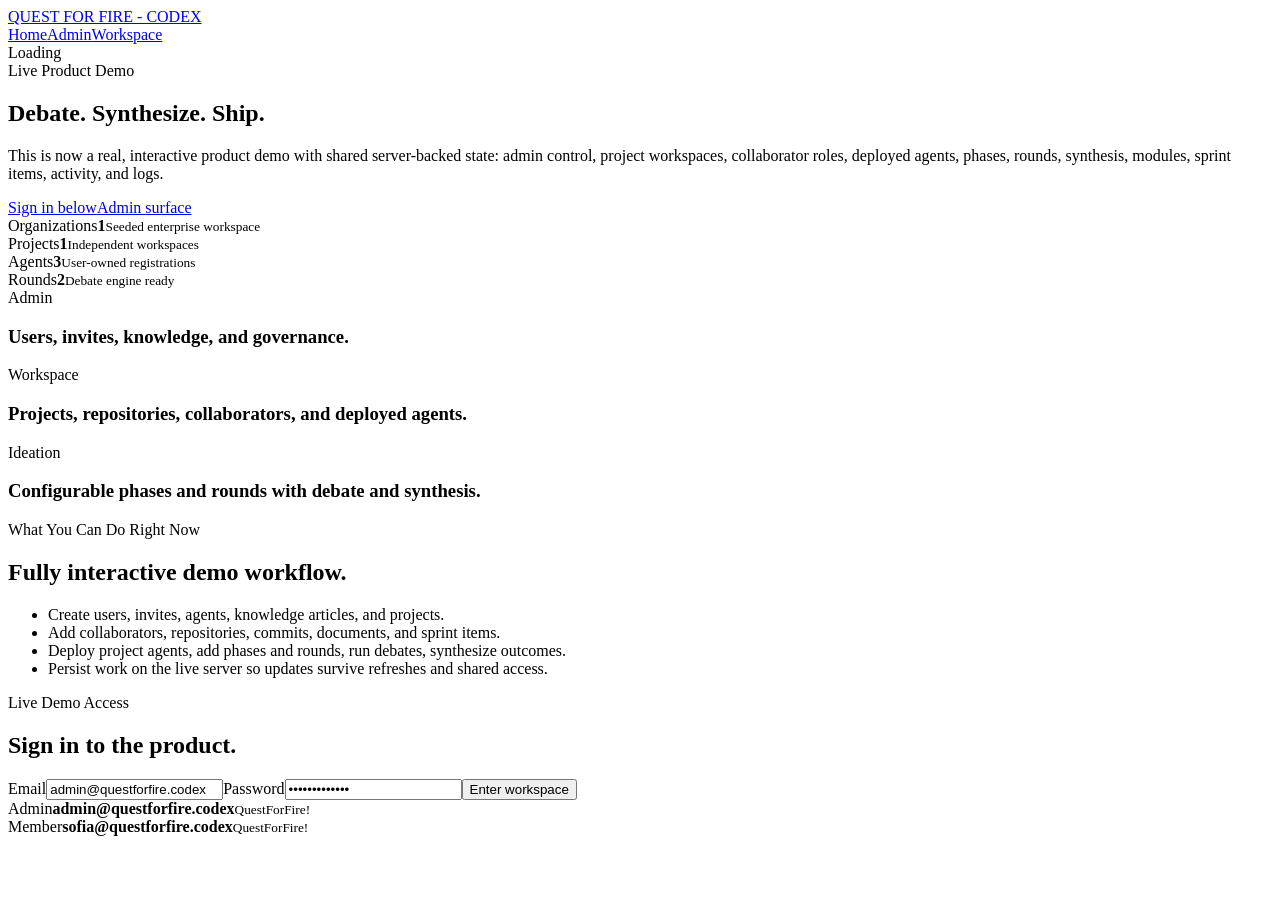
==== index.html @ 145e68f1 "Fix static preview login flow" ====
<!DOCTYPE html><!--HKX_djMIm06u_gLgYZxgs--><html lang="en"><head><meta charSet="utf-8"/><meta name="viewport" content="width=device-width, initial-scale=1"/><link rel="stylesheet" href="/quest-for-fire-codex-preview/_next/static/css/9f0b10a722dc03dc.css" data-precedence="next"/><link rel="preload" as="script" fetchPriority="low" href="/quest-for-fire-codex-preview/_next/static/chunks/webpack-185f4a5a2c41085d.js"/><script src="/quest-for-fire-codex-preview/_next/static/chunks/87c73c54-24122e7b92478d00.js" async=""></script><script src="/quest-for-fire-codex-preview/_next/static/chunks/18-6135ee8c598e8795.js" async=""></script><script src="/quest-for-fire-codex-preview/_next/static/chunks/main-app-08475e52b7a82c8a.js" async=""></script><script src="/quest-for-fire-codex-preview/_next/static/chunks/315-7f8438db828d2f3a.js" async=""></script><script src="/quest-for-fire-codex-preview/_next/static/chunks/app/layout-a758333315d20f77.js" async=""></script><script src="/quest-for-fire-codex-preview/_next/static/chunks/664-6d821dc1aacb6b48.js" async=""></script><script src="/quest-for-fire-codex-preview/_next/static/chunks/app/page-40b447063425cdb9.js" async=""></script><title>QUEST FOR FIRE - CODEX</title><meta name="description" content="Enterprise multi-agent collaboration platform."/><script src="/quest-for-fire-codex-preview/_next/static/chunks/polyfills-42372ed130431b0a.js" noModule=""></script></head><body><div hidden=""><!--$--><!--/$--></div><div class="app-frame"><header class="top-nav app-top-nav"><a class="brand-mark" href="/quest-for-fire-codex-preview/"><span class="brand-dot"></span><span>QUEST FOR FIRE - CODEX</span></a><nav><a class="active-link" href="/quest-for-fire-codex-preview/">Home</a><a class="" href="/quest-for-fire-codex-preview/admin/">Admin</a><a class="" href="/quest-for-fire-codex-preview/workspace/">Workspace</a></nav><div class="session-panel"><span class="session-pill">Loading</span></div></header><main class="page-stack"><section class="hero-panel full-bleed-hero"><div class="hero-copy"><span class="eyebrow">Live Product Demo</span><h1>Debate. Synthesize. Ship.</h1><p>This is now a real, interactive product demo with shared server-backed state: admin control, project workspaces, collaborator roles, deployed agents, phases, rounds, synthesis, modules, sprint items, activity, and logs.</p><div class="cta-row"><a class="cta-link" href="#signin">Sign in below</a><a class="cta-link secondary" href="/quest-for-fire-codex-preview/admin/">Admin surface</a></div></div><div class="hero-side-grid"><article class="hero-stat"><span class="meta-label">Organizations</span><strong>1</strong><small>Seeded enterprise workspace</small></article><article class="hero-stat"><span class="meta-label">Projects</span><strong>1</strong><small>Independent workspaces</small></article><article class="hero-stat"><span class="meta-label">Agents</span><strong>3</strong><small>User-owned registrations</small></article><article class="hero-stat"><span class="meta-label">Rounds</span><strong>2</strong><small>Debate engine ready</small></article></div></section><section class="feature-ribbon"><article class="feature-block"><span class="eyebrow">Admin</span><h3>Users, invites, knowledge, and governance.</h3></article><article class="feature-block"><span class="eyebrow">Workspace</span><h3>Projects, repositories, collaborators, and deployed agents.</h3></article><article class="feature-block"><span class="eyebrow">Ideation</span><h3>Configurable phases and rounds with debate and synthesis.</h3></article></section><div class="split-grid"><section class="section-card"><div class="section-head"><span class="eyebrow">What You Can Do Right Now</span><h2>Fully interactive demo workflow.</h2></div><ul class="activity-list"><li>Create users, invites, agents, knowledge articles, and projects.</li><li>Add collaborators, repositories, commits, documents, and sprint items.</li><li>Deploy project agents, add phases and rounds, run debates, synthesize outcomes.</li><li>Persist work on the live server so updates survive refreshes and shared access.</li></ul></section><section class="section-card" id="signin"><div class="auth-card"><div class="section-head"><span class="eyebrow">Live Demo Access</span><h2>Sign in to the product.</h2></div><form class="form-stack"><label class="field"><span>Email</span><input type="email" name="email" value="admin@questforfire.codex"/></label><label class="field"><span>Password</span><input type="password" name="password" value="QuestForFire!"/></label><button class="primary-button" type="submit">Enter workspace</button></form><div class="credential-grid"><article class="credential-card"><span class="meta-label">Admin</span><strong>admin@questforfire.codex</strong><small>QuestForFire!</small></article><article class="credential-card"><span class="meta-label">Member</span><strong>sofia@questforfire.codex</strong><small>QuestForFire!</small></article></div></div></section></div></main><!--$--><!--/$--></div><script src="/quest-for-fire-codex-preview/_next/static/chunks/webpack-185f4a5a2c41085d.js" id="_R_" async=""></script><script>(self.__next_f=self.__next_f||[]).push([0])</script><script>self.__next_f.push([1,"1:\"$Sreact.fragment\"\n2:I[7315,[\"315\",\"static/chunks/315-7f8438db828d2f3a.js\",\"177\",\"static/chunks/app/layout-a758333315d20f77.js\"],\"PlatformProvider\"]\n3:I[5341,[],\"\"]\n4:I[25,[],\"\"]\n5:I[4494,[\"664\",\"static/chunks/664-6d821dc1aacb6b48.js\",\"315\",\"static/chunks/315-7f8438db828d2f3a.js\",\"974\",\"static/chunks/app/page-40b447063425cdb9.js\"],\"HomeExperience\"]\n6:I[5104,[],\"OutletBoundary\"]\n8:I[7158,[],\"AsyncMetadataOutlet\"]\na:I[5104,[],\"ViewportBoundary\"]\nc:I[5104,[],\"MetadataBoundary\"]\nd:\"$Sreact.suspense\"\nf:I[4431,[],\"\"]\n:HL[\"/quest-for-fire-codex-preview/_next/static/css/9f0b10a722dc03dc.css\",\"style\"]\n"])</script><script>self.__next_f.push([1,"0:{\"P\":null,\"b\":\"HKX_djMIm06u_gLgYZxgs\",\"p\":\"/quest-for-fire-codex-preview\",\"c\":[\"\",\"\"],\"i\":false,\"f\":[[[\"\",{\"children\":[\"__PAGE__\",{}]},\"$undefined\",\"$undefined\",true],[\"\",[\"$\",\"$1\",\"c\",{\"children\":[[[\"$\",\"link\",\"0\",{\"rel\":\"stylesheet\",\"href\":\"/quest-for-fire-codex-preview/_next/static/css/9f0b10a722dc03dc.css\",\"precedence\":\"next\",\"crossOrigin\":\"$undefined\",\"nonce\":\"$undefined\"}]],[\"$\",\"html\",null,{\"lang\":\"en\",\"children\":[\"$\",\"body\",null,{\"children\":[\"$\",\"$L2\",null,{\"children\":[\"$\",\"div\",null,{\"className\":\"app-frame\",\"children\":[\"$\",\"$L3\",null,{\"parallelRouterKey\":\"children\",\"error\":\"$undefined\",\"errorStyles\":\"$undefined\",\"errorScripts\":\"$undefined\",\"template\":[\"$\",\"$L4\",null,{}],\"templateStyles\":\"$undefined\",\"templateScripts\":\"$undefined\",\"notFound\":[[[\"$\",\"title\",null,{\"children\":\"404: This page could not be found.\"}],[\"$\",\"div\",null,{\"style\":{\"fontFamily\":\"system-ui,\\\"Segoe UI\\\",Roboto,Helvetica,Arial,sans-serif,\\\"Apple Color Emoji\\\",\\\"Segoe UI Emoji\\\"\",\"height\":\"100vh\",\"textAlign\":\"center\",\"display\":\"flex\",\"flexDirection\":\"column\",\"alignItems\":\"center\",\"justifyContent\":\"center\"},\"children\":[\"$\",\"div\",null,{\"children\":[[\"$\",\"style\",null,{\"dangerouslySetInnerHTML\":{\"__html\":\"body{color:#000;background:#fff;margin:0}.next-error-h1{border-right:1px solid rgba(0,0,0,.3)}@media (prefers-color-scheme:dark){body{color:#fff;background:#000}.next-error-h1{border-right:1px solid rgba(255,255,255,.3)}}\"}}],[\"$\",\"h1\",null,{\"className\":\"next-error-h1\",\"style\":{\"display\":\"inline-block\",\"margin\":\"0 20px 0 0\",\"padding\":\"0 23px 0 0\",\"fontSize\":24,\"fontWeight\":500,\"verticalAlign\":\"top\",\"lineHeight\":\"49px\"},\"children\":404}],[\"$\",\"div\",null,{\"style\":{\"display\":\"inline-block\"},\"children\":[\"$\",\"h2\",null,{\"style\":{\"fontSize\":14,\"fontWeight\":400,\"lineHeight\":\"49px\",\"margin\":0},\"children\":\"This page could not be found.\"}]}]]}]}]],[]],\"forbidden\":\"$undefined\",\"unauthorized\":\"$undefined\"}]}]}]}]}]]}],{\"children\":[\"__PAGE__\",[\"$\",\"$1\",\"c\",{\"children\":[[\"$\",\"$L5\",null,{}],null,[\"$\",\"$L6\",null,{\"children\":[\"$L7\",[\"$\",\"$L8\",null,{\"promise\":\"$@9\"}]]}]]}],{},null,false]},null,false],[\"$\",\"$1\",\"h\",{\"children\":[null,[[\"$\",\"$La\",null,{\"children\":\"$Lb\"}],null],[\"$\",\"$Lc\",null,{\"children\":[\"$\",\"div\",null,{\"hidden\":true,\"children\":[\"$\",\"$d\",null,{\"fallback\":null,\"children\":\"$Le\"}]}]}]]}],false]],\"m\":\"$undefined\",\"G\":[\"$f\",[]],\"s\":false,\"S\":true}\n"])</script><script>self.__next_f.push([1,"b:[[\"$\",\"meta\",\"0\",{\"charSet\":\"utf-8\"}],[\"$\",\"meta\",\"1\",{\"name\":\"viewport\",\"content\":\"width=device-width, initial-scale=1\"}]]\n7:null\n"])</script><script>self.__next_f.push([1,"9:{\"metadata\":[[\"$\",\"title\",\"0\",{\"children\":\"QUEST FOR FIRE - CODEX\"}],[\"$\",\"meta\",\"1\",{\"name\":\"description\",\"content\":\"Enterprise multi-agent collaboration platform.\"}]],\"error\":null,\"digest\":\"$undefined\"}\n"])</script><script>self.__next_f.push([1,"e:\"$9:metadata\"\n"])</script></body></html>
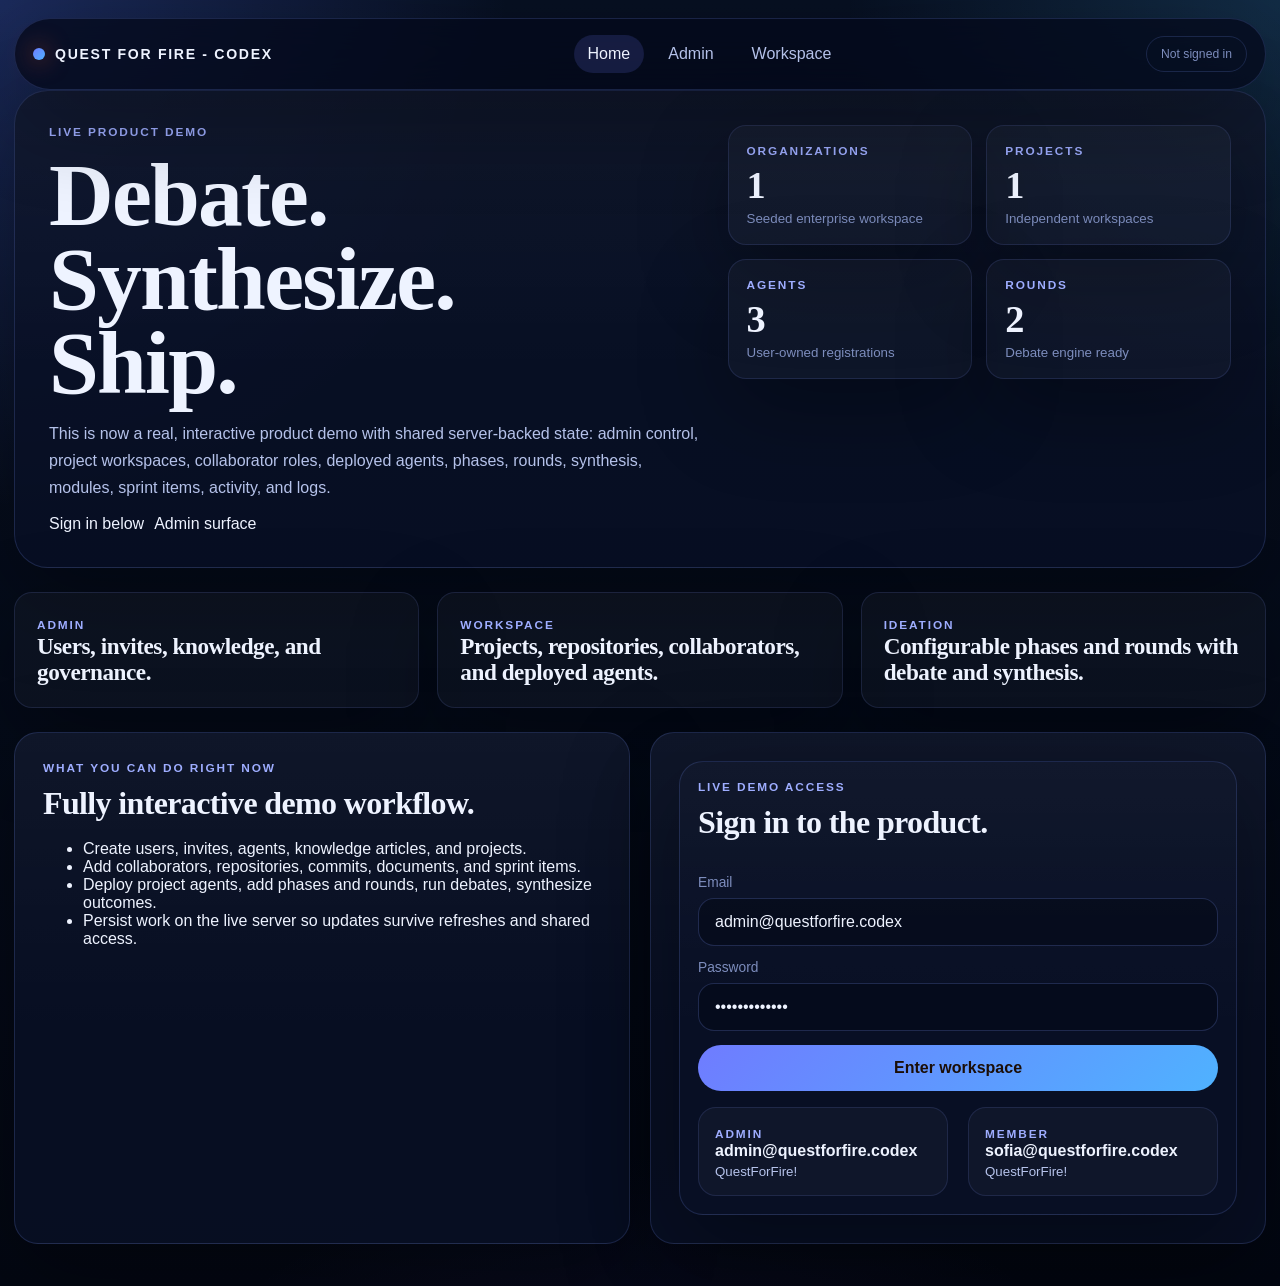
==== commit 66231a35: "Update project shell and ideation preview" ====
--- a/index.html
+++ b/index.html
@@ -1 +1 @@
-<!DOCTYPE html><!--HKX_djMIm06u_gLgYZxgs--><html lang="en"><head><meta charSet="utf-8"/><meta name="viewport" content="width=device-width, initial-scale=1"/><link rel="stylesheet" href="/quest-for-fire-codex-preview/_next/static/css/9f0b10a722dc03dc.css" data-precedence="next"/><link rel="preload" as="script" fetchPriority="low" href="/quest-for-fire-codex-preview/_next/static/chunks/webpack-185f4a5a2c41085d.js"/><script src="/quest-for-fire-codex-preview/_next/static/chunks/87c73c54-24122e7b92478d00.js" async=""></script><script src="/quest-for-fire-codex-preview/_next/static/chunks/18-6135ee8c598e8795.js" async=""></script><script src="/quest-for-fire-codex-preview/_next/static/chunks/main-app-08475e52b7a82c8a.js" async=""></script><script src="/quest-for-fire-codex-preview/_next/static/chunks/315-7f8438db828d2f3a.js" async=""></script><script src="/quest-for-fire-codex-preview/_next/static/chunks/app/layout-a758333315d20f77.js" async=""></script><script src="/quest-for-fire-codex-preview/_next/static/chunks/664-6d821dc1aacb6b48.js" async=""></script><script src="/quest-for-fire-codex-preview/_next/static/chunks/app/page-40b447063425cdb9.js" async=""></script><title>QUEST FOR FIRE - CODEX</title><meta name="description" content="Enterprise multi-agent collaboration platform."/><script src="/quest-for-fire-codex-preview/_next/static/chunks/polyfills-42372ed130431b0a.js" noModule=""></script></head><body><div hidden=""><!--$--><!--/$--></div><div class="app-frame"><header class="top-nav app-top-nav"><a class="brand-mark" href="/quest-for-fire-codex-preview/"><span class="brand-dot"></span><span>QUEST FOR FIRE - CODEX</span></a><nav><a class="active-link" href="/quest-for-fire-codex-preview/">Home</a><a class="" href="/quest-for-fire-codex-preview/admin/">Admin</a><a class="" href="/quest-for-fire-codex-preview/workspace/">Workspace</a></nav><div class="session-panel"><span class="session-pill">Loading</span></div></header><main class="page-stack"><section class="hero-panel full-bleed-hero"><div class="hero-copy"><span class="eyebrow">Live Product Demo</span><h1>Debate. Synthesize. Ship.</h1><p>This is now a real, interactive product demo with shared server-backed state: admin control, project workspaces, collaborator roles, deployed agents, phases, rounds, synthesis, modules, sprint items, activity, and logs.</p><div class="cta-row"><a class="cta-link" href="#signin">Sign in below</a><a class="cta-link secondary" href="/quest-for-fire-codex-preview/admin/">Admin surface</a></div></div><div class="hero-side-grid"><article class="hero-stat"><span class="meta-label">Organizations</span><strong>1</strong><small>Seeded enterprise workspace</small></article><article class="hero-stat"><span class="meta-label">Projects</span><strong>1</strong><small>Independent workspaces</small></article><article class="hero-stat"><span class="meta-label">Agents</span><strong>3</strong><small>User-owned registrations</small></article><article class="hero-stat"><span class="meta-label">Rounds</span><strong>2</strong><small>Debate engine ready</small></article></div></section><section class="feature-ribbon"><article class="feature-block"><span class="eyebrow">Admin</span><h3>Users, invites, knowledge, and governance.</h3></article><article class="feature-block"><span class="eyebrow">Workspace</span><h3>Projects, repositories, collaborators, and deployed agents.</h3></article><article class="feature-block"><span class="eyebrow">Ideation</span><h3>Configurable phases and rounds with debate and synthesis.</h3></article></section><div class="split-grid"><section class="section-card"><div class="section-head"><span class="eyebrow">What You Can Do Right Now</span><h2>Fully interactive demo workflow.</h2></div><ul class="activity-list"><li>Create users, invites, agents, knowledge articles, and projects.</li><li>Add collaborators, repositories, commits, documents, and sprint items.</li><li>Deploy project agents, add phases and rounds, run debates, synthesize outcomes.</li><li>Persist work on the live server so updates survive refreshes and shared access.</li></ul></section><section class="section-card" id="signin"><div class="auth-card"><div class="section-head"><span class="eyebrow">Live Demo Access</span><h2>Sign in to the product.</h2></div><form class="form-stack"><label class="field"><span>Email</span><input type="email" name="email" value="admin@questforfire.codex"/></label><label class="field"><span>Password</span><input type="password" name="password" value="QuestForFire!"/></label><button class="primary-button" type="submit">Enter workspace</button></form><div class="credential-grid"><article class="credential-card"><span class="meta-label">Admin</span><strong>admin@questforfire.codex</strong><small>QuestForFire!</small></article><article class="credential-card"><span class="meta-label">Member</span><strong>sofia@questforfire.codex</strong><small>QuestForFire!</small></article></div></div></section></div></main><!--$--><!--/$--></div><script src="/quest-for-fire-codex-preview/_next/static/chunks/webpack-185f4a5a2c41085d.js" id="_R_" async=""></script><script>(self.__next_f=self.__next_f||[]).push([0])</script><script>self.__next_f.push([1,"1:\"$Sreact.fragment\"\n2:I[7315,[\"315\",\"static/chunks/315-7f8438db828d2f3a.js\",\"177\",\"static/chunks/app/layout-a758333315d20f77.js\"],\"PlatformProvider\"]\n3:I[5341,[],\"\"]\n4:I[25,[],\"\"]\n5:I[4494,[\"664\",\"static/chunks/664-6d821dc1aacb6b48.js\",\"315\",\"static/chunks/315-7f8438db828d2f3a.js\",\"974\",\"static/chunks/app/page-40b447063425cdb9.js\"],\"HomeExperience\"]\n6:I[5104,[],\"OutletBoundary\"]\n8:I[7158,[],\"AsyncMetadataOutlet\"]\na:I[5104,[],\"ViewportBoundary\"]\nc:I[5104,[],\"MetadataBoundary\"]\nd:\"$Sreact.suspense\"\nf:I[4431,[],\"\"]\n:HL[\"/quest-for-fire-codex-preview/_next/static/css/9f0b10a722dc03dc.css\",\"style\"]\n"])</script><script>self.__next_f.push([1,"0:{\"P\":null,\"b\":\"HKX_djMIm06u_gLgYZxgs\",\"p\":\"/quest-for-fire-codex-preview\",\"c\":[\"\",\"\"],\"i\":false,\"f\":[[[\"\",{\"children\":[\"__PAGE__\",{}]},\"$undefined\",\"$undefined\",true],[\"\",[\"$\",\"$1\",\"c\",{\"children\":[[[\"$\",\"link\",\"0\",{\"rel\":\"stylesheet\",\"href\":\"/quest-for-fire-codex-preview/_next/static/css/9f0b10a722dc03dc.css\",\"precedence\":\"next\",\"crossOrigin\":\"$undefined\",\"nonce\":\"$undefined\"}]],[\"$\",\"html\",null,{\"lang\":\"en\",\"children\":[\"$\",\"body\",null,{\"children\":[\"$\",\"$L2\",null,{\"children\":[\"$\",\"div\",null,{\"className\":\"app-frame\",\"children\":[\"$\",\"$L3\",null,{\"parallelRouterKey\":\"children\",\"error\":\"$undefined\",\"errorStyles\":\"$undefined\",\"errorScripts\":\"$undefined\",\"template\":[\"$\",\"$L4\",null,{}],\"templateStyles\":\"$undefined\",\"templateScripts\":\"$undefined\",\"notFound\":[[[\"$\",\"title\",null,{\"children\":\"404: This page could not be found.\"}],[\"$\",\"div\",null,{\"style\":{\"fontFamily\":\"system-ui,\\\"Segoe UI\\\",Roboto,Helvetica,Arial,sans-serif,\\\"Apple Color Emoji\\\",\\\"Segoe UI Emoji\\\"\",\"height\":\"100vh\",\"textAlign\":\"center\",\"display\":\"flex\",\"flexDirection\":\"column\",\"alignItems\":\"center\",\"justifyContent\":\"center\"},\"children\":[\"$\",\"div\",null,{\"children\":[[\"$\",\"style\",null,{\"dangerouslySetInnerHTML\":{\"__html\":\"body{color:#000;background:#fff;margin:0}.next-error-h1{border-right:1px solid rgba(0,0,0,.3)}@media (prefers-color-scheme:dark){body{color:#fff;background:#000}.next-error-h1{border-right:1px solid rgba(255,255,255,.3)}}\"}}],[\"$\",\"h1\",null,{\"className\":\"next-error-h1\",\"style\":{\"display\":\"inline-block\",\"margin\":\"0 20px 0 0\",\"padding\":\"0 23px 0 0\",\"fontSize\":24,\"fontWeight\":500,\"verticalAlign\":\"top\",\"lineHeight\":\"49px\"},\"children\":404}],[\"$\",\"div\",null,{\"style\":{\"display\":\"inline-block\"},\"children\":[\"$\",\"h2\",null,{\"style\":{\"fontSize\":14,\"fontWeight\":400,\"lineHeight\":\"49px\",\"margin\":0},\"children\":\"This page could not be found.\"}]}]]}]}]],[]],\"forbidden\":\"$undefined\",\"unauthorized\":\"$undefined\"}]}]}]}]}]]}],{\"children\":[\"__PAGE__\",[\"$\",\"$1\",\"c\",{\"children\":[[\"$\",\"$L5\",null,{}],null,[\"$\",\"$L6\",null,{\"children\":[\"$L7\",[\"$\",\"$L8\",null,{\"promise\":\"$@9\"}]]}]]}],{},null,false]},null,false],[\"$\",\"$1\",\"h\",{\"children\":[null,[[\"$\",\"$La\",null,{\"children\":\"$Lb\"}],null],[\"$\",\"$Lc\",null,{\"children\":[\"$\",\"div\",null,{\"hidden\":true,\"children\":[\"$\",\"$d\",null,{\"fallback\":null,\"children\":\"$Le\"}]}]}]]}],false]],\"m\":\"$undefined\",\"G\":[\"$f\",[]],\"s\":false,\"S\":true}\n"])</script><script>self.__next_f.push([1,"b:[[\"$\",\"meta\",\"0\",{\"charSet\":\"utf-8\"}],[\"$\",\"meta\",\"1\",{\"name\":\"viewport\",\"content\":\"width=device-width, initial-scale=1\"}]]\n7:null\n"])</script><script>self.__next_f.push([1,"9:{\"metadata\":[[\"$\",\"title\",\"0\",{\"children\":\"QUEST FOR FIRE - CODEX\"}],[\"$\",\"meta\",\"1\",{\"name\":\"description\",\"content\":\"Enterprise multi-agent collaboration platform.\"}]],\"error\":null,\"digest\":\"$undefined\"}\n"])</script><script>self.__next_f.push([1,"e:\"$9:metadata\"\n"])</script></body></html>+<!DOCTYPE html><!--jkHEORpwI4VSErclnnDgJ--><html lang="en"><head><meta charSet="utf-8"/><meta name="viewport" content="width=device-width, initial-scale=1"/><link rel="stylesheet" href="/_next/static/css/711efc9d295291f3.css" data-precedence="next"/><link rel="preload" as="script" fetchPriority="low" href="/_next/static/chunks/webpack-ca2371d8047ab959.js"/><script src="/_next/static/chunks/87c73c54-24122e7b92478d00.js" async=""></script><script src="/_next/static/chunks/18-f5bd3e49a02e26b9.js" async=""></script><script src="/_next/static/chunks/main-app-08475e52b7a82c8a.js" async=""></script><script src="/_next/static/chunks/315-7f8438db828d2f3a.js" async=""></script><script src="/_next/static/chunks/app/layout-a758333315d20f77.js" async=""></script><script src="/_next/static/chunks/664-6d821dc1aacb6b48.js" async=""></script><script src="/_next/static/chunks/app/page-40b447063425cdb9.js" async=""></script><title>QUEST FOR FIRE - CODEX</title><meta name="description" content="Enterprise multi-agent collaboration platform."/><script src="/_next/static/chunks/polyfills-42372ed130431b0a.js" noModule=""></script></head><body><div hidden=""><!--$--><!--/$--></div><div class="app-frame"><header class="top-nav app-top-nav"><a class="brand-mark" href="/"><span class="brand-dot"></span><span>QUEST FOR FIRE - CODEX</span></a><nav><a class="active-link" href="/">Home</a><a class="" href="/admin/">Admin</a><a class="" href="/workspace/">Workspace</a></nav><div class="session-panel"><span class="session-pill">Loading</span></div></header><main class="page-stack"><section class="hero-panel full-bleed-hero"><div class="hero-copy"><span class="eyebrow">Live Product Demo</span><h1>Debate. Synthesize. Ship.</h1><p>This is now a real, interactive product demo with shared server-backed state: admin control, project workspaces, collaborator roles, deployed agents, phases, rounds, synthesis, modules, sprint items, activity, and logs.</p><div class="cta-row"><a class="cta-link" href="#signin">Sign in below</a><a class="cta-link secondary" href="/admin/">Admin surface</a></div></div><div class="hero-side-grid"><article class="hero-stat"><span class="meta-label">Organizations</span><strong>1</strong><small>Seeded enterprise workspace</small></article><article class="hero-stat"><span class="meta-label">Projects</span><strong>1</strong><small>Independent workspaces</small></article><article class="hero-stat"><span class="meta-label">Agents</span><strong>3</strong><small>User-owned registrations</small></article><article class="hero-stat"><span class="meta-label">Rounds</span><strong>2</strong><small>Debate engine ready</small></article></div></section><section class="feature-ribbon"><article class="feature-block"><span class="eyebrow">Admin</span><h3>Users, invites, knowledge, and governance.</h3></article><article class="feature-block"><span class="eyebrow">Workspace</span><h3>Projects, repositories, collaborators, and deployed agents.</h3></article><article class="feature-block"><span class="eyebrow">Ideation</span><h3>Configurable phases and rounds with debate and synthesis.</h3></article></section><div class="split-grid"><section class="section-card"><div class="section-head"><span class="eyebrow">What You Can Do Right Now</span><h2>Fully interactive demo workflow.</h2></div><ul class="activity-list"><li>Create users, invites, agents, knowledge articles, and projects.</li><li>Add collaborators, repositories, commits, documents, and sprint items.</li><li>Deploy project agents, add phases and rounds, run debates, synthesize outcomes.</li><li>Persist work on the live server so updates survive refreshes and shared access.</li></ul></section><section class="section-card" id="signin"><div class="auth-card"><div class="section-head"><span class="eyebrow">Live Demo Access</span><h2>Sign in to the product.</h2></div><form class="form-stack"><label class="field"><span>Email</span><input type="email" name="email" value="admin@questforfire.codex"/></label><label class="field"><span>Password</span><input type="password" name="password" value="QuestForFire!"/></label><button class="primary-button" type="submit">Enter workspace</button></form><div class="credential-grid"><article class="credential-card"><span class="meta-label">Admin</span><strong>admin@questforfire.codex</strong><small>QuestForFire!</small></article><article class="credential-card"><span class="meta-label">Member</span><strong>sofia@questforfire.codex</strong><small>QuestForFire!</small></article></div></div></section></div></main><!--$--><!--/$--></div><script src="/_next/static/chunks/webpack-ca2371d8047ab959.js" id="_R_" async=""></script><script>(self.__next_f=self.__next_f||[]).push([0])</script><script>self.__next_f.push([1,"1:\"$Sreact.fragment\"\n2:I[7315,[\"315\",\"static/chunks/315-7f8438db828d2f3a.js\",\"177\",\"static/chunks/app/layout-a758333315d20f77.js\"],\"PlatformProvider\"]\n3:I[5341,[],\"\"]\n4:I[25,[],\"\"]\n5:I[4494,[\"664\",\"static/chunks/664-6d821dc1aacb6b48.js\",\"315\",\"static/chunks/315-7f8438db828d2f3a.js\",\"974\",\"static/chunks/app/page-40b447063425cdb9.js\"],\"HomeExperience\"]\n6:I[5104,[],\"OutletBoundary\"]\n8:I[7158,[],\"AsyncMetadataOutlet\"]\na:I[5104,[],\"ViewportBoundary\"]\nc:I[5104,[],\"MetadataBoundary\"]\nd:\"$Sreact.suspense\"\nf:I[4431,[],\"\"]\n:HL[\"/_next/static/css/711efc9d295291f3.css\",\"style\"]\n"])</script><script>self.__next_f.push([1,"0:{\"P\":null,\"b\":\"jkHEORpwI4VSErclnnDgJ\",\"p\":\"\",\"c\":[\"\",\"\"],\"i\":false,\"f\":[[[\"\",{\"children\":[\"__PAGE__\",{}]},\"$undefined\",\"$undefined\",true],[\"\",[\"$\",\"$1\",\"c\",{\"children\":[[[\"$\",\"link\",\"0\",{\"rel\":\"stylesheet\",\"href\":\"/_next/static/css/711efc9d295291f3.css\",\"precedence\":\"next\",\"crossOrigin\":\"$undefined\",\"nonce\":\"$undefined\"}]],[\"$\",\"html\",null,{\"lang\":\"en\",\"children\":[\"$\",\"body\",null,{\"children\":[\"$\",\"$L2\",null,{\"children\":[\"$\",\"div\",null,{\"className\":\"app-frame\",\"children\":[\"$\",\"$L3\",null,{\"parallelRouterKey\":\"children\",\"error\":\"$undefined\",\"errorStyles\":\"$undefined\",\"errorScripts\":\"$undefined\",\"template\":[\"$\",\"$L4\",null,{}],\"templateStyles\":\"$undefined\",\"templateScripts\":\"$undefined\",\"notFound\":[[[\"$\",\"title\",null,{\"children\":\"404: This page could not be found.\"}],[\"$\",\"div\",null,{\"style\":{\"fontFamily\":\"system-ui,\\\"Segoe UI\\\",Roboto,Helvetica,Arial,sans-serif,\\\"Apple Color Emoji\\\",\\\"Segoe UI Emoji\\\"\",\"height\":\"100vh\",\"textAlign\":\"center\",\"display\":\"flex\",\"flexDirection\":\"column\",\"alignItems\":\"center\",\"justifyContent\":\"center\"},\"children\":[\"$\",\"div\",null,{\"children\":[[\"$\",\"style\",null,{\"dangerouslySetInnerHTML\":{\"__html\":\"body{color:#000;background:#fff;margin:0}.next-error-h1{border-right:1px solid rgba(0,0,0,.3)}@media (prefers-color-scheme:dark){body{color:#fff;background:#000}.next-error-h1{border-right:1px solid rgba(255,255,255,.3)}}\"}}],[\"$\",\"h1\",null,{\"className\":\"next-error-h1\",\"style\":{\"display\":\"inline-block\",\"margin\":\"0 20px 0 0\",\"padding\":\"0 23px 0 0\",\"fontSize\":24,\"fontWeight\":500,\"verticalAlign\":\"top\",\"lineHeight\":\"49px\"},\"children\":404}],[\"$\",\"div\",null,{\"style\":{\"display\":\"inline-block\"},\"children\":[\"$\",\"h2\",null,{\"style\":{\"fontSize\":14,\"fontWeight\":400,\"lineHeight\":\"49px\",\"margin\":0},\"children\":\"This page could not be found.\"}]}]]}]}]],[]],\"forbidden\":\"$undefined\",\"unauthorized\":\"$undefined\"}]}]}]}]}]]}],{\"children\":[\"__PAGE__\",[\"$\",\"$1\",\"c\",{\"children\":[[\"$\",\"$L5\",null,{}],null,[\"$\",\"$L6\",null,{\"children\":[\"$L7\",[\"$\",\"$L8\",null,{\"promise\":\"$@9\"}]]}]]}],{},null,false]},null,false],[\"$\",\"$1\",\"h\",{\"children\":[null,[[\"$\",\"$La\",null,{\"children\":\"$Lb\"}],null],[\"$\",\"$Lc\",null,{\"children\":[\"$\",\"div\",null,{\"hidden\":true,\"children\":[\"$\",\"$d\",null,{\"fallback\":null,\"children\":\"$Le\"}]}]}]]}],false]],\"m\":\"$undefined\",\"G\":[\"$f\",[]],\"s\":false,\"S\":true}\n"])</script><script>self.__next_f.push([1,"b:[[\"$\",\"meta\",\"0\",{\"charSet\":\"utf-8\"}],[\"$\",\"meta\",\"1\",{\"name\":\"viewport\",\"content\":\"width=device-width, initial-scale=1\"}]]\n7:null\n"])</script><script>self.__next_f.push([1,"9:{\"metadata\":[[\"$\",\"title\",\"0\",{\"children\":\"QUEST FOR FIRE - CODEX\"}],[\"$\",\"meta\",\"1\",{\"name\":\"description\",\"content\":\"Enterprise multi-agent collaboration platform.\"}]],\"error\":null,\"digest\":\"$undefined\"}\n"])</script><script>self.__next_f.push([1,"e:\"$9:metadata\"\n"])</script></body></html>
--- a/_next/static/css/711efc9d295291f3.css
+++ b/_next/static/css/711efc9d295291f3.css
@@ -0,0 +1 @@
+:root{--bg:#040916;--bg-soft:#0b132c;--panel:rgba(9,16,37,0.84);--panel-strong:rgba(10,18,43,0.94);--panel-glow:rgba(94,122,255,0.12);--line:rgba(125,149,255,0.18);--line-strong:rgba(136,159,255,0.32);--text:#eef3ff;--text-soft:#b5c2ea;--text-faint:#7d8dbd;--accent:#6f7cff;--accent-soft:#9eadff;--accent-strong:#4fb2ff;--good:#67d68f;--warn:#ffc66b;--radius-xl:34px;--radius-lg:24px;--radius-md:18px;--shadow:0 30px 90px rgba(0,0,0,0.32);--heading-font:"Baskerville","Iowan Old Style","Palatino Linotype",serif;--body-font:"Avenir Next","Segoe UI",sans-serif}*{box-sizing:border-box}html{color-scheme:dark}body{margin:0;min-height:100vh;font-family:var(--body-font);color:var(--text);background:radial-gradient(circle at top left,rgba(85,118,255,.26),transparent 28%),radial-gradient(circle at top right,rgba(76,190,255,.16),transparent 24%),radial-gradient(circle at 50% 140%,rgba(117,83,255,.16),transparent 34%),linear-gradient(180deg,#071022,#030712)}a{color:inherit;text-decoration:none}button,input,select,textarea{font:inherit}h1,h2,h3,p{margin:0}.app-frame{width:min(1440px,calc(100% - 28px));margin:0 auto;padding:18px 0 42px}.page-stack,.section-stack{display:flex;flex-direction:column;gap:24px}.top-nav{display:grid;grid-template-columns:auto 1fr auto;grid-gap:16px;gap:16px;align-items:center;padding:16px 18px;border-radius:999px;position:-webkit-sticky;position:sticky;top:14px;z-index:20;background:rgba(5,10,27,.78);border:1px solid var(--line);box-shadow:var(--shadow);-webkit-backdrop-filter:blur(18px);backdrop-filter:blur(18px)}.top-nav nav{display:flex;justify-content:center;gap:10px;flex-wrap:wrap}.top-nav nav a{padding:10px 14px;border-radius:999px;color:var(--text-soft);transition:background-color .16s ease,color .16s ease}.top-nav nav a.active-link,.top-nav nav a:hover{color:var(--text);background:rgba(111,124,255,.16)}.brand-mark{display:inline-flex;align-items:center;gap:10px;font-size:.88rem;font-weight:700;letter-spacing:.12em;text-transform:uppercase}.brand-dot{width:12px;height:12px;border-radius:999px;background:linear-gradient(135deg,var(--accent),var(--accent-strong));box-shadow:0 0 24px rgba(255,95,46,.75)}.session-panel{display:inline-flex;align-items:center;justify-content:flex-end;gap:10px;flex-wrap:wrap}.session-copy{display:flex;flex-direction:column;align-items:flex-end;gap:2px}.session-copy strong{font-size:.92rem}.session-copy span,.session-pill{font-size:.76rem;color:var(--text-faint)}.session-pill{padding:10px 14px;border-radius:999px;border:1px solid var(--line)}.auth-card,.chat-bubble,.feature-block,.hero-panel,.hero-stat,.inspector-panel,.metric-card,.phase-column,.section-card,.workspace-card{background:linear-gradient(180deg,rgba(255,255,255,.03),transparent 60%),var(--panel);border:1px solid var(--line);box-shadow:var(--shadow)}.hero-panel{display:grid;grid-template-columns:1.5fr .9fr;grid-gap:24px;gap:24px;padding:34px;border-radius:var(--radius-xl)}.full-bleed-hero{grid-template-columns:1.3fr 1fr}.workbench-hero{background:radial-gradient(circle at top right,rgba(96,137,255,.18),transparent 35%),linear-gradient(180deg,rgba(255,255,255,.03),transparent 65%),var(--panel-strong)}.hero-copy{display:flex;flex-direction:column;gap:14px}.auth-card h2,.feature-block h3,.hero-copy h1,.hero-stat strong,.phase-column strong,.section-head h2,.signed-in-card h2,.workspace-card h3{font-family:var(--heading-font);letter-spacing:-.02em}.hero-copy h1{font-size:clamp(2.8rem,7vw,6.1rem);line-height:.94;max-width:10ch}.auth-card p,.feature-block p,.hero-copy p,.list-card p,.response-copy,.section-card p,.signed-in-card p,.workspace-card p{color:var(--text-soft);line-height:1.7}.hero-meta,.hero-side-grid{display:grid;grid-gap:14px;gap:14px}.document-button,.feature-block,.hero-meta>div,.hero-stat,.inspector-panel,.list-card,.metric-card,.phase-select,.round-select,.workspace-card{background:rgba(255,255,255,.03);border:1px solid rgba(125,149,255,.14);border-radius:var(--radius-md)}.hero-meta>div{padding:18px}.hero-side-grid{grid-template-columns:repeat(2,minmax(0,1fr));align-content:start}.hero-stat{padding:18px;min-height:120px;display:flex;flex-direction:column;justify-content:space-between}.hero-stat strong{font-size:2.4rem}.hero-stat small{color:var(--text-faint)}.feature-ribbon{display:grid;grid-template-columns:repeat(3,minmax(0,1fr));grid-gap:18px;gap:18px}.feature-block{padding:22px}.feature-block h3{font-size:1.45rem;line-height:1.12}.eyebrow,.meta-label{display:inline-block;font-size:.74rem;font-weight:700;letter-spacing:.16em;text-transform:uppercase;color:var(--accent-soft)}.credential-grid,.document-layout,.inspector-grid,.metric-grid,.split-grid,.summary-grid,.workspace-grid{display:grid;grid-gap:20px;gap:20px}.document-layout,.inspector-grid,.split-grid,.summary-grid{grid-template-columns:repeat(2,minmax(0,1fr))}.metric-grid{grid-template-columns:repeat(4,minmax(0,1fr))}.workspace-grid{grid-template-columns:repeat(3,minmax(0,1fr))}.two-column-grid{grid-template-columns:repeat(2,minmax(0,1fr))}.metric-card{padding:20px;border-radius:var(--radius-lg)}.metric-card span{display:block;color:var(--text-faint)}.metric-card strong{display:block;margin-top:10px;font-family:var(--heading-font);font-size:2.3rem}.section-card{padding:28px;border-radius:var(--radius-lg)}.nested-card{padding:22px;box-shadow:none}.section-head{display:flex;flex-direction:column;gap:10px;margin-bottom:18px}.section-head h2{font-size:2rem}.chat-thread,.checkbox-stack,.stack-list{display:flex;flex-direction:column;gap:14px}.compact-stack{gap:10px}.auth-card,.chat-bubble,.inspector-panel,.list-card,.signed-in-card,.workspace-card{padding:18px}.workspace-card{display:flex;flex-direction:column;gap:14px}.chat-bubble .list-card-top,.inline-record,.list-card-top,.phase-select,.project-card-top,.round-select{display:flex;align-items:flex-start;justify-content:space-between;gap:14px}.list-card strong,.phase-select strong,.round-select strong,.workspace-card h3{font-size:1.05rem}.cta-row,.tag-row{display:flex;flex-wrap:wrap;gap:10px}.compact-actions{justify-content:space-between;align-items:center}.pill{display:inline-flex;align-items:center;justify-content:center;padding:9px 13px;border-radius:999px;border:1px solid rgba(125,149,255,.2);background:rgba(111,124,255,.12);font-size:.82rem}.pill.subtle{background:rgba(255,255,255,.04)}.form-stack{display:flex;flex-direction:column;gap:14px}.compact-form{margin-top:18px;padding-top:18px;border-top:1px solid var(--line)}.field{display:flex;flex-direction:column;gap:8px}.field span{font-size:.86rem;color:var(--text-faint)}.field input,.field select,.field textarea{width:100%;border:1px solid rgba(125,149,255,.22);border-radius:16px;padding:14px 16px;color:var(--text);background:rgba(5,10,24,.58);outline:none;transition:border-color .14s ease,background-color .14s ease}.field textarea{resize:vertical;min-height:110px}.field input:focus,.field select:focus,.field textarea:focus{border-color:rgba(136,159,255,.48);background:rgba(9,16,36,.9)}.inline-filter{margin-bottom:18px}.mini-grid{display:grid;grid-template-columns:repeat(2,minmax(0,1fr));grid-gap:14px;gap:14px}.checkbox-row{display:flex;align-items:center;gap:10px;color:var(--text-soft)}.checkbox-row input{width:18px;height:18px}.document-button,.phase-select,.primary-button,.round-select,.secondary-button,.tab-chip{transition:transform .14s ease,background-color .14s ease,border-color .14s ease,color .14s ease}.primary-button,.secondary-button{display:inline-flex;align-items:center;justify-content:center;gap:10px;min-height:46px;padding:12px 16px;border:0;border-radius:999px;cursor:pointer}.primary-button{background:linear-gradient(135deg,var(--accent),var(--accent-strong));color:#1b0e08;font-weight:700}.document-button:hover,.phase-select:hover,.primary-button:hover,.round-select:hover,.secondary-button:hover,.tab-chip:hover{transform:translateY(-1px)}.secondary-button{color:var(--text);background:transparent;border:1px solid rgba(125,149,255,.22)}.subtle-button{min-height:40px;padding:10px 14px}.link-button{text-decoration:none}.error-copy{color:#ffb2ad}.auth-card,.signed-in-card{display:flex;flex-direction:column;gap:16px;border-radius:var(--radius-lg)}.credential-grid{grid-template-columns:repeat(2,minmax(0,1fr))}.credential-card{padding:16px;border-radius:var(--radius-md);border:1px solid rgba(125,149,255,.14);background:rgba(255,255,255,.03)}.credential-card small,.credential-card strong{display:block}.credential-card small{margin-top:4px;color:var(--text-soft)}.document-layout{grid-template-columns:.75fr 1.25fr}.document-button,.phase-select,.round-select{width:100%;border:1px solid rgba(125,149,255,.16);background:rgba(255,255,255,.03);color:var(--text);cursor:pointer;text-align:left;padding:16px}.document-button-active,.phase-column-active,.round-select-active{border-color:rgba(136,159,255,.34);background:rgba(111,124,255,.14)}.tab-strip{display:flex;flex-wrap:wrap;gap:10px}.tab-chip{border:1px solid rgba(125,149,255,.18);border-radius:999px;background:rgba(255,255,255,.03);color:var(--text-soft);padding:12px 16px;cursor:pointer}.tab-chip-active{color:var(--text);border-color:rgba(136,159,255,.34);background:rgba(111,124,255,.14)}.project-auth-shell,.project-route-page{min-height:calc(100vh - 44px)}.project-auth-shell{display:flex;align-items:center;justify-content:center;padding:28px 0 8px}.project-auth-shell .auth-card{width:min(760px,100%);background:radial-gradient(circle at top right,rgba(112,115,255,.16),transparent 28%),linear-gradient(180deg,rgba(255,255,255,.04),transparent 58%),rgba(7,13,35,.92)}.project-shell{display:grid;grid-template-columns:240px minmax(0,1fr);min-height:calc(100vh - 44px);overflow:hidden;border:1px solid rgba(120,140,255,.14);border-radius:28px;background:radial-gradient(circle at top right,rgba(61,95,255,.14),transparent 24%),linear-gradient(180deg,rgba(255,255,255,.03),transparent 24%),rgba(3,8,24,.94);box-shadow:0 34px 100px rgba(0,0,0,.34)}.project-shell-collapsed{grid-template-columns:76px minmax(0,1fr)}.project-shell-standalone{min-height:calc(100vh - 28px)}.project-sidebar{display:flex;flex-direction:column;min-width:0;padding:12px 0 10px;border-right:1px solid rgba(120,140,255,.12);background:linear-gradient(180deg,rgba(255,255,255,.03),transparent 30%),rgba(3,8,25,.96)}.project-sidebar-collapsed{padding-left:0;padding-right:0}.project-sidebar-head,.project-sidebar-user{display:flex;align-items:center;justify-content:space-between;gap:12px;padding:12px 16px}.project-sidebar-title{display:flex;flex-direction:column;gap:4px;min-width:0}.project-sidebar-title strong{font-size:.96rem;white-space:nowrap;overflow:hidden;text-overflow:ellipsis}.project-sidebar-section,.project-sidebar-title span,.project-sidebar-user span{color:var(--text-faint);font-size:.78rem}.project-sidebar-toggle{width:36px;height:36px;border:1px solid rgba(120,140,255,.14);border-radius:12px;background:rgba(255,255,255,.03);color:var(--text);cursor:pointer}.project-sidebar-modules,.project-sidebar-nav{display:flex;flex-direction:column;gap:4px;padding:10px 8px 0}.project-sidebar-nav{margin-top:6px}.project-sidebar-section{padding:12px 10px 6px;text-transform:uppercase;letter-spacing:.14em;font-weight:700}.project-module-link,.project-sidebar-link{width:100%;border:1px solid transparent;background:transparent;color:var(--text-soft);cursor:pointer;text-align:left}.project-sidebar-link{display:flex;align-items:center;justify-content:flex-start;gap:10px;min-height:42px;padding:10px 12px;border-radius:14px}.project-module-link:hover,.project-sidebar-link:hover{color:var(--text);background:rgba(255,255,255,.03)}.project-sidebar-link-active{color:var(--text);border-color:rgba(104,118,255,.3);background:linear-gradient(90deg,rgba(90,105,255,.16),rgba(90,105,255,.04)),rgba(255,255,255,.03);box-shadow:inset 2px 0 0 rgba(124,137,255,.84)}.project-sidebar-collapsed .project-sidebar-head,.project-sidebar-collapsed .project-sidebar-link,.project-sidebar-collapsed .project-sidebar-toggle,.project-sidebar-collapsed .project-sidebar-user{justify-content:center}.project-sidebar-collapsed .project-sidebar-link,.project-sidebar-collapsed .project-sidebar-title{align-items:center;text-align:center}.project-sidebar-modules{margin-top:12px;overflow:auto}.project-module-link{display:flex;flex-direction:column;gap:10px;padding:10px 12px;border-radius:16px}.project-module-link-top{display:flex;align-items:center;justify-content:space-between;gap:12px}.project-module-link-top span{font-size:.86rem}.project-module-link-top strong{color:var(--text-faint);font-size:.78rem}.project-mini-progress,.project-topline-progress{width:100%;height:6px;overflow:hidden;border-radius:999px;background:rgba(255,255,255,.06)}.project-mini-progress span,.project-topline-progress span{display:block;height:100%;border-radius:inherit;background:linear-gradient(90deg,#7586ff,#8e9bff 44%,#56b7ff)}.project-sidebar-user{margin-top:auto;border-top:1px solid rgba(120,140,255,.1)}.project-user-avatar{width:32px;height:32px;display:inline-flex;align-items:center;justify-content:center;border-radius:999px;background:linear-gradient(135deg,var(--accent),var(--accent-strong));color:#081021;font-size:.88rem;font-weight:800}.project-main{display:flex;flex-direction:column;min-width:0;min-height:0;background:radial-gradient(circle at top left,rgba(63,87,255,.08),transparent 20%),rgba(2,7,21,.82)}.project-main-header,.project-overview-strip{display:flex;align-items:center;justify-content:space-between;gap:20px;padding:18px 24px;border-bottom:1px solid rgba(120,140,255,.1)}.project-main-header{min-height:90px}.project-main-title{display:flex;flex-direction:column;gap:6px}.project-main-title h1,.project-overview-copy h2{font-size:2rem;font-family:var(--heading-font);letter-spacing:-.03em}.project-main-title p,.project-overview-copy p{color:var(--text-soft);max-width:72ch}.project-main-stats,.project-overview-pills{display:flex;align-items:center;justify-content:flex-end;flex-wrap:wrap;gap:12px}.project-inline-stat,.project-topline-metric{min-height:62px;padding:12px 14px;border-radius:18px;border:1px solid rgba(120,140,255,.12);background:rgba(255,255,255,.03)}.project-topline-metric{width:180px;display:grid;grid-gap:6px;gap:6px}.project-inline-stat span,.project-topline-metric span{font-size:.78rem;color:var(--text-faint)}.project-inline-stat strong,.project-topline-metric strong{font-size:1.1rem}.project-inline-stat{min-width:120px;display:flex;flex-direction:column;justify-content:center;gap:2px}.project-overview-strip{background:rgba(255,255,255,.02)}.project-overview-copy{display:flex;flex-direction:column;gap:6px}.project-main-body{flex:1 1;min-height:0;padding:22px;overflow:auto}.project-main-body-canvas{padding:10px;overflow:hidden}.project-main-body-canvas .ideation-studio{height:100%}.project-main-body-canvas .ideation-studio-head{padding:4px 8px 0}.project-main-body-canvas .ideation-stage-shell{min-height:calc(100vh - 250px)}.project-shell .chat-bubble,.project-shell .document-button,.project-shell .inline-record,.project-shell .list-card,.project-shell .metric-card,.project-shell .section-card,.project-shell .workspace-card{background:linear-gradient(180deg,rgba(255,255,255,.03),transparent 70%),rgba(8,13,35,.82)}.phase-board{display:grid;grid-template-columns:repeat(auto-fit,minmax(250px,1fr));grid-gap:16px;gap:16px}.phase-column{padding:18px;border-radius:var(--radius-lg);min-height:100%}.phase-column p{margin:12px 0 16px}.phase-select,.round-select{background:rgba(255,255,255,.03)}.round-select{border-style:dashed}.inspector-panel{min-height:100%}.response-copy{white-space:pre-wrap}.inline-record{padding:12px 14px;border-radius:14px;background:rgba(255,255,255,.03)}.chat-bubble span,.document-button span,.inline-record span,.phase-select span,.round-select span{color:var(--text-faint);font-size:.84rem}.chat-thread{max-height:720px;overflow:auto}.chat-bubble{border-radius:20px}.chat-bubble-user{border-color:rgba(125,149,255,.24);background:rgba(111,124,255,.12)}.chat-bubble-agent{border-color:rgba(124,170,255,.18);background:rgba(72,110,255,.08)}.chat-bubble-system{border-color:rgba(255,255,255,.08);background:rgba(255,255,255,.03)}.ideation-studio{display:flex;flex-direction:column;gap:18px}.ideation-studio-head{display:flex;justify-content:space-between;align-items:flex-end;gap:18px;padding:4px 4px 0}.ideation-studio-head h2{font-family:var(--heading-font);font-size:clamp(2rem,3.2vw,2.8rem);letter-spacing:-.03em;margin-top:6px}.ideation-studio-head p{max-width:68ch;color:rgba(214,221,255,.72)}.ideation-head-actions{display:flex;flex-direction:column;align-items:flex-end;gap:14px}.ideation-kpis{display:flex;flex-wrap:wrap;justify-content:flex-end;gap:10px}.ideation-stage-shell{display:grid;grid-template-columns:minmax(0,1fr) 20px auto;grid-gap:0;gap:0;min-height:920px}.ideation-canvas-viewport{position:relative;overflow:auto;border-radius:34px 0 0 34px;border:1px solid rgba(118,139,255,.16);border-right:0;box-shadow:0 34px 100px rgba(0,0,0,.34);background:linear-gradient(180deg,rgba(20,26,73,.08),rgba(3,7,26,.24)),rgba(4,8,28,.9)}.ideation-canvas{position:relative;overflow:hidden;background:radial-gradient(circle at top left,rgba(96,83,255,.14),transparent 24%),radial-gradient(circle at top right,rgba(44,102,255,.16),transparent 22%),linear-gradient(180deg,rgba(255,255,255,.02),transparent 52%),linear-gradient(180deg,#03091d,#020612)}.ideation-canvas:before{content:"";background-image:radial-gradient(circle,rgba(121,140,255,.18) 1px,transparent 1.2px),linear-gradient(90deg,rgba(255,255,255,.02) 1px,transparent 0),linear-gradient(180deg,rgba(255,255,255,.02) 1px,transparent 0);background-size:20px 20px,100px 100px,100px 100px;opacity:.36}.ideation-canvas:before,.ideation-links{position:absolute;inset:0;pointer-events:none}.ideation-link{fill:none;stroke-width:2.2px;opacity:.72}.ideation-link.phase-link{stroke:rgba(121,115,255,.6)}.ideation-link.response-link{stroke:rgba(103,161,255,.4)}.ideation-link.synthesis-link{stroke:rgba(126,189,255,.48);stroke-dasharray:8 8}.ideation-node{position:absolute;display:flex;flex-direction:column;gap:12px;padding:16px 18px 18px;border-radius:22px;border:1px solid var(--ideation-node-border);background:var(--ideation-node-fill);box-shadow:0 18px 60px rgba(0,0,0,.28),inset 0 1px 0 rgba(255,255,255,.06),0 0 0 1px rgba(255,255,255,.03);color:#eef2ff;-webkit-user-select:none;-moz-user-select:none;user-select:none;transition:transform .14s ease,box-shadow .14s ease,border-color .14s ease}.ideation-node-selected,.ideation-node:hover{transform:translateY(-2px);box-shadow:0 26px 80px rgba(0,0,0,.34),0 0 0 1px rgba(255,255,255,.06),0 0 0 3px var(--ideation-node-glow)}.ideation-node-toolbar{display:grid;grid-template-columns:auto 1fr auto;grid-gap:10px;gap:10px;align-items:center}.ideation-node-grip{min-width:46px;padding:6px 10px;border-radius:999px;border:1px solid rgba(255,255,255,.12);background:rgba(255,255,255,.04);color:rgba(255,255,255,.8);text-transform:uppercase;letter-spacing:.12em;font-size:.65rem;cursor:-webkit-grab;cursor:grab}.ideation-node-label,.ideation-node-status{font-size:.72rem;text-transform:uppercase;letter-spacing:.18em;color:rgba(225,232,255,.76)}.ideation-node-status{letter-spacing:.1em;text-align:right}.ideation-node-content{display:flex;flex-direction:column;gap:10px}.ideation-node-content strong{font-size:1.28rem;line-height:1.1}.ideation-node-content p{color:rgba(222,228,255,.76);line-height:1.52;display:-webkit-box;-webkit-line-clamp:4;-webkit-box-orient:vertical;overflow:hidden}.ideation-node-footer{margin-top:auto;font-size:.8rem;color:rgba(255,255,255,.78)}.ideation-node-resize{position:absolute;right:10px;bottom:10px;width:18px;height:18px;border:0;border-radius:6px;background:linear-gradient(135deg,transparent 48%,rgba(255,255,255,.78) 49%,rgba(255,255,255,.78) 56%,transparent 57%),linear-gradient(135deg,transparent 64%,rgba(255,255,255,.46) 65%,rgba(255,255,255,.46) 72%,transparent 73%);opacity:.86;cursor:nwse-resize}.ideation-port{position:absolute;left:calc(50% - 5px);width:10px;height:10px;border-radius:999px;background:var(--ideation-node-border);box-shadow:0 0 0 5px rgba(255,255,255,.04)}.ideation-port-top{top:-5px}.ideation-port-bottom{bottom:-5px}.ideation-action-rail{position:absolute;left:50%;bottom:34px;display:flex;align-items:center;gap:10px;transform:translateX(-50%);padding:10px;border:1px solid rgba(117,128,255,.3);border-radius:999px;background:rgba(6,13,40,.78);box-shadow:0 18px 50px rgba(0,0,0,.28);-webkit-backdrop-filter:blur(16px);backdrop-filter:blur(16px);z-index:2}.ideation-action-pill{padding:12px 16px;border-radius:999px;border:1px solid rgba(116,132,255,.16);background:rgba(255,255,255,.04);color:#eff2ff;transition:background-color .14s ease,border-color .14s ease,color .14s ease}.ideation-action-pill:hover:not(:disabled){background:rgba(105,98,255,.22);border-color:rgba(129,126,255,.44)}.ideation-action-pill:disabled,.ideation-next-item:disabled{opacity:.4;cursor:not-allowed}.ideation-next-steps{position:absolute;right:34px;bottom:34px;width:320px;padding:18px;border-radius:24px;border:1px solid rgba(120,139,255,.16);background:linear-gradient(180deg,rgba(255,255,255,.04),transparent 70%),rgba(9,15,40,.88);box-shadow:0 18px 64px rgba(0,0,0,.3);-webkit-backdrop-filter:blur(18px);backdrop-filter:blur(18px);z-index:2}.ideation-next-header{display:flex;justify-content:space-between;align-items:center;gap:12px}.ideation-reset-link{border:0;background:transparent;color:rgba(207,214,255,.72)}.ideation-next-list{display:flex;flex-direction:column;gap:10px;margin-top:16px}.ideation-next-item{padding:14px 16px;border-radius:16px;border:1px solid rgba(120,137,255,.16);background:rgba(255,255,255,.03);color:#f0f2ff;text-align:left}.ideation-drawer-handle{width:20px;border:0;border-radius:0;background:linear-gradient(180deg,rgba(255,255,255,.04),rgba(255,255,255,0)),rgba(6,12,36,.94);cursor:ew-resize;position:relative}.ideation-drawer-handle:before{content:"";position:absolute;top:50%;left:50%;width:4px;height:84px;border-radius:999px;background:rgba(155,170,255,.34);transform:translate(-50%,-50%)}.ideation-drawer{padding:24px;overflow:auto;border-radius:0 34px 34px 0;border:1px solid rgba(118,139,255,.16);background:radial-gradient(circle at top right,rgba(108,93,255,.16),transparent 28%),linear-gradient(180deg,rgba(255,255,255,.04),transparent 62%),rgba(8,14,35,.96);box-shadow:0 34px 100px rgba(0,0,0,.34)}.ideation-drawer-card,.ideation-drawer-form,.ideation-empty-state,.ideation-inline-synthesis{padding:22px;border-radius:24px;border:1px solid rgba(120,140,255,.14);background:rgba(255,255,255,.03)}.ideation-empty-state{display:flex;flex-direction:column;gap:12px}.ideation-drawer-card p,.ideation-drawer-form p,.ideation-empty-state p,.ideation-inline-synthesis p{color:rgba(214,221,255,.72)}.ideation-inline-synthesis{display:flex;flex-direction:column;gap:14px;margin-top:16px}@media (max-width:1120px){.top-nav{grid-template-columns:1fr;justify-items:flex-start;border-radius:28px}.session-panel{justify-content:flex-start}.credential-grid,.document-layout,.feature-ribbon,.full-bleed-hero,.hero-panel,.hero-side-grid,.ideation-stage-shell,.inspector-grid,.metric-grid,.mini-grid,.split-grid,.summary-grid,.workspace-grid{grid-template-columns:1fr}.ideation-stage-shell{gap:18px}.ideation-canvas-viewport,.ideation-drawer{border-radius:28px;border-right:1px solid rgba(118,139,255,.16)}.ideation-drawer-handle{display:none}.ideation-drawer{width:100%!important;min-height:460px}.project-shell,.project-shell-collapsed{grid-template-columns:1fr}.project-sidebar{border-right:0;border-bottom:1px solid rgba(120,140,255,.12)}.project-sidebar-modules{max-height:220px}.project-main-header,.project-overview-strip{flex-direction:column;align-items:flex-start}.project-main-stats,.project-overview-pills{justify-content:flex-start}}@media (max-width:720px){.app-frame{width:min(100% - 18px,1440px);padding-top:10px}.auth-card,.hero-panel,.metric-card,.section-card{padding:22px}.hero-copy h1{font-size:clamp(2.4rem,12vw,4rem)}.section-head h2{font-size:1.6rem}.ideation-head-actions,.ideation-studio-head{align-items:flex-start}.ideation-head-actions{width:100%}.ideation-kpis{justify-content:flex-start}.ideation-action-rail{position:static;transform:none;margin:24px;flex-wrap:wrap;border-radius:28px}.ideation-next-steps{position:static;width:auto;margin:0 24px 24px}.project-route-page{min-height:100vh}.project-auth-shell{padding-top:0}.project-shell,.project-shell-standalone{min-height:100vh;border-radius:0;border-left:0;border-right:0}.project-main-body,.project-main-header,.project-overview-strip{padding-left:16px;padding-right:16px}.project-sidebar-head,.project-sidebar-user{padding-left:12px;padding-right:12px}.project-main-body-canvas{padding:0}.project-main-body-canvas .ideation-studio-head{padding:18px 18px 0}}
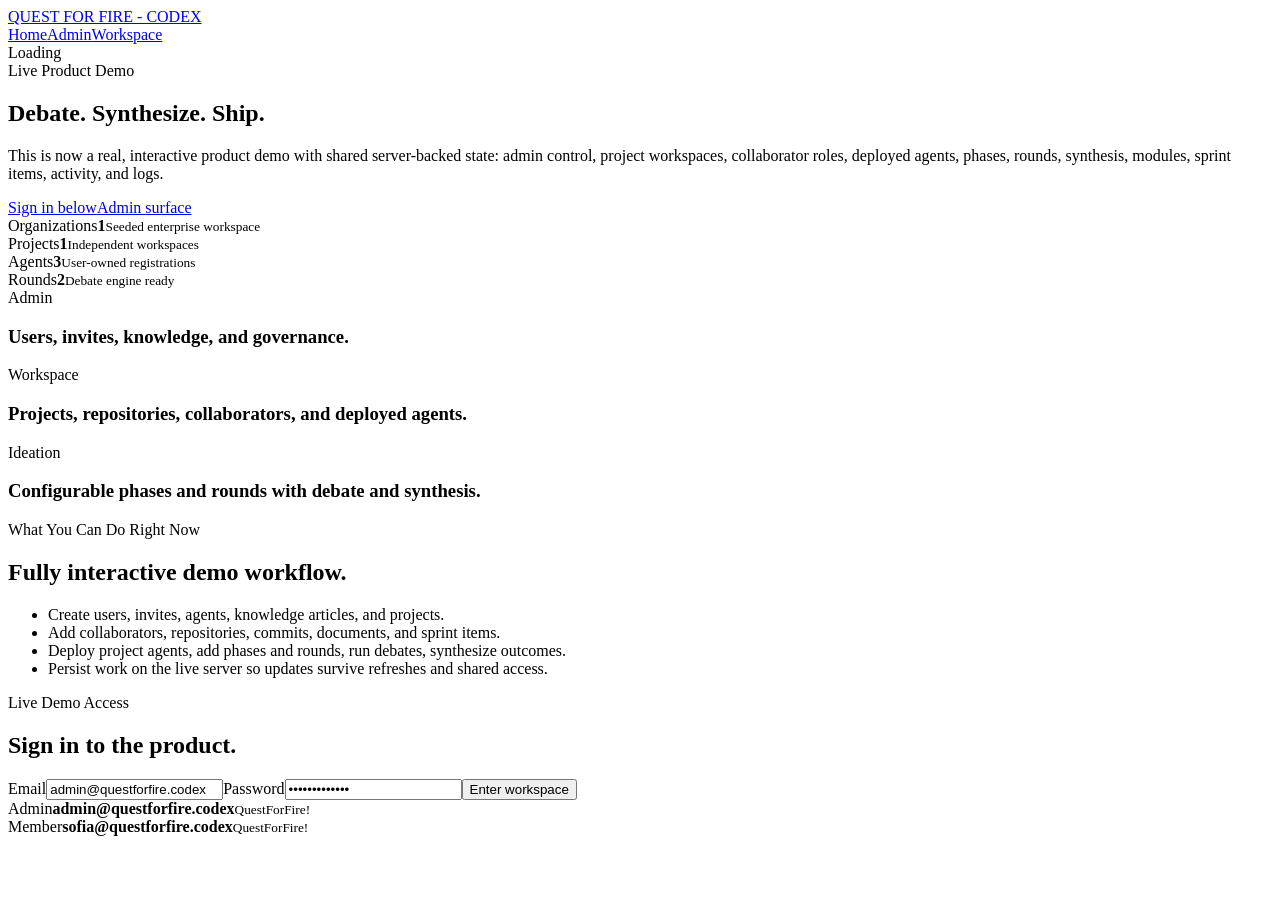
==== commit e34b6648: "Publish preview build with correct base path" ====
--- a/index.html
+++ b/index.html
@@ -1 +1 @@
-<!DOCTYPE html><!--jkHEORpwI4VSErclnnDgJ--><html lang="en"><head><meta charSet="utf-8"/><meta name="viewport" content="width=device-width, initial-scale=1"/><link rel="stylesheet" href="/_next/static/css/711efc9d295291f3.css" data-precedence="next"/><link rel="preload" as="script" fetchPriority="low" href="/_next/static/chunks/webpack-ca2371d8047ab959.js"/><script src="/_next/static/chunks/87c73c54-24122e7b92478d00.js" async=""></script><script src="/_next/static/chunks/18-f5bd3e49a02e26b9.js" async=""></script><script src="/_next/static/chunks/main-app-08475e52b7a82c8a.js" async=""></script><script src="/_next/static/chunks/315-7f8438db828d2f3a.js" async=""></script><script src="/_next/static/chunks/app/layout-a758333315d20f77.js" async=""></script><script src="/_next/static/chunks/664-6d821dc1aacb6b48.js" async=""></script><script src="/_next/static/chunks/app/page-40b447063425cdb9.js" async=""></script><title>QUEST FOR FIRE - CODEX</title><meta name="description" content="Enterprise multi-agent collaboration platform."/><script src="/_next/static/chunks/polyfills-42372ed130431b0a.js" noModule=""></script></head><body><div hidden=""><!--$--><!--/$--></div><div class="app-frame"><header class="top-nav app-top-nav"><a class="brand-mark" href="/"><span class="brand-dot"></span><span>QUEST FOR FIRE - CODEX</span></a><nav><a class="active-link" href="/">Home</a><a class="" href="/admin/">Admin</a><a class="" href="/workspace/">Workspace</a></nav><div class="session-panel"><span class="session-pill">Loading</span></div></header><main class="page-stack"><section class="hero-panel full-bleed-hero"><div class="hero-copy"><span class="eyebrow">Live Product Demo</span><h1>Debate. Synthesize. Ship.</h1><p>This is now a real, interactive product demo with shared server-backed state: admin control, project workspaces, collaborator roles, deployed agents, phases, rounds, synthesis, modules, sprint items, activity, and logs.</p><div class="cta-row"><a class="cta-link" href="#signin">Sign in below</a><a class="cta-link secondary" href="/admin/">Admin surface</a></div></div><div class="hero-side-grid"><article class="hero-stat"><span class="meta-label">Organizations</span><strong>1</strong><small>Seeded enterprise workspace</small></article><article class="hero-stat"><span class="meta-label">Projects</span><strong>1</strong><small>Independent workspaces</small></article><article class="hero-stat"><span class="meta-label">Agents</span><strong>3</strong><small>User-owned registrations</small></article><article class="hero-stat"><span class="meta-label">Rounds</span><strong>2</strong><small>Debate engine ready</small></article></div></section><section class="feature-ribbon"><article class="feature-block"><span class="eyebrow">Admin</span><h3>Users, invites, knowledge, and governance.</h3></article><article class="feature-block"><span class="eyebrow">Workspace</span><h3>Projects, repositories, collaborators, and deployed agents.</h3></article><article class="feature-block"><span class="eyebrow">Ideation</span><h3>Configurable phases and rounds with debate and synthesis.</h3></article></section><div class="split-grid"><section class="section-card"><div class="section-head"><span class="eyebrow">What You Can Do Right Now</span><h2>Fully interactive demo workflow.</h2></div><ul class="activity-list"><li>Create users, invites, agents, knowledge articles, and projects.</li><li>Add collaborators, repositories, commits, documents, and sprint items.</li><li>Deploy project agents, add phases and rounds, run debates, synthesize outcomes.</li><li>Persist work on the live server so updates survive refreshes and shared access.</li></ul></section><section class="section-card" id="signin"><div class="auth-card"><div class="section-head"><span class="eyebrow">Live Demo Access</span><h2>Sign in to the product.</h2></div><form class="form-stack"><label class="field"><span>Email</span><input type="email" name="email" value="admin@questforfire.codex"/></label><label class="field"><span>Password</span><input type="password" name="password" value="QuestForFire!"/></label><button class="primary-button" type="submit">Enter workspace</button></form><div class="credential-grid"><article class="credential-card"><span class="meta-label">Admin</span><strong>admin@questforfire.codex</strong><small>QuestForFire!</small></article><article class="credential-card"><span class="meta-label">Member</span><strong>sofia@questforfire.codex</strong><small>QuestForFire!</small></article></div></div></section></div></main><!--$--><!--/$--></div><script src="/_next/static/chunks/webpack-ca2371d8047ab959.js" id="_R_" async=""></script><script>(self.__next_f=self.__next_f||[]).push([0])</script><script>self.__next_f.push([1,"1:\"$Sreact.fragment\"\n2:I[7315,[\"315\",\"static/chunks/315-7f8438db828d2f3a.js\",\"177\",\"static/chunks/app/layout-a758333315d20f77.js\"],\"PlatformProvider\"]\n3:I[5341,[],\"\"]\n4:I[25,[],\"\"]\n5:I[4494,[\"664\",\"static/chunks/664-6d821dc1aacb6b48.js\",\"315\",\"static/chunks/315-7f8438db828d2f3a.js\",\"974\",\"static/chunks/app/page-40b447063425cdb9.js\"],\"HomeExperience\"]\n6:I[5104,[],\"OutletBoundary\"]\n8:I[7158,[],\"AsyncMetadataOutlet\"]\na:I[5104,[],\"ViewportBoundary\"]\nc:I[5104,[],\"MetadataBoundary\"]\nd:\"$Sreact.suspense\"\nf:I[4431,[],\"\"]\n:HL[\"/_next/static/css/711efc9d295291f3.css\",\"style\"]\n"])</script><script>self.__next_f.push([1,"0:{\"P\":null,\"b\":\"jkHEORpwI4VSErclnnDgJ\",\"p\":\"\",\"c\":[\"\",\"\"],\"i\":false,\"f\":[[[\"\",{\"children\":[\"__PAGE__\",{}]},\"$undefined\",\"$undefined\",true],[\"\",[\"$\",\"$1\",\"c\",{\"children\":[[[\"$\",\"link\",\"0\",{\"rel\":\"stylesheet\",\"href\":\"/_next/static/css/711efc9d295291f3.css\",\"precedence\":\"next\",\"crossOrigin\":\"$undefined\",\"nonce\":\"$undefined\"}]],[\"$\",\"html\",null,{\"lang\":\"en\",\"children\":[\"$\",\"body\",null,{\"children\":[\"$\",\"$L2\",null,{\"children\":[\"$\",\"div\",null,{\"className\":\"app-frame\",\"children\":[\"$\",\"$L3\",null,{\"parallelRouterKey\":\"children\",\"error\":\"$undefined\",\"errorStyles\":\"$undefined\",\"errorScripts\":\"$undefined\",\"template\":[\"$\",\"$L4\",null,{}],\"templateStyles\":\"$undefined\",\"templateScripts\":\"$undefined\",\"notFound\":[[[\"$\",\"title\",null,{\"children\":\"404: This page could not be found.\"}],[\"$\",\"div\",null,{\"style\":{\"fontFamily\":\"system-ui,\\\"Segoe UI\\\",Roboto,Helvetica,Arial,sans-serif,\\\"Apple Color Emoji\\\",\\\"Segoe UI Emoji\\\"\",\"height\":\"100vh\",\"textAlign\":\"center\",\"display\":\"flex\",\"flexDirection\":\"column\",\"alignItems\":\"center\",\"justifyContent\":\"center\"},\"children\":[\"$\",\"div\",null,{\"children\":[[\"$\",\"style\",null,{\"dangerouslySetInnerHTML\":{\"__html\":\"body{color:#000;background:#fff;margin:0}.next-error-h1{border-right:1px solid rgba(0,0,0,.3)}@media (prefers-color-scheme:dark){body{color:#fff;background:#000}.next-error-h1{border-right:1px solid rgba(255,255,255,.3)}}\"}}],[\"$\",\"h1\",null,{\"className\":\"next-error-h1\",\"style\":{\"display\":\"inline-block\",\"margin\":\"0 20px 0 0\",\"padding\":\"0 23px 0 0\",\"fontSize\":24,\"fontWeight\":500,\"verticalAlign\":\"top\",\"lineHeight\":\"49px\"},\"children\":404}],[\"$\",\"div\",null,{\"style\":{\"display\":\"inline-block\"},\"children\":[\"$\",\"h2\",null,{\"style\":{\"fontSize\":14,\"fontWeight\":400,\"lineHeight\":\"49px\",\"margin\":0},\"children\":\"This page could not be found.\"}]}]]}]}]],[]],\"forbidden\":\"$undefined\",\"unauthorized\":\"$undefined\"}]}]}]}]}]]}],{\"children\":[\"__PAGE__\",[\"$\",\"$1\",\"c\",{\"children\":[[\"$\",\"$L5\",null,{}],null,[\"$\",\"$L6\",null,{\"children\":[\"$L7\",[\"$\",\"$L8\",null,{\"promise\":\"$@9\"}]]}]]}],{},null,false]},null,false],[\"$\",\"$1\",\"h\",{\"children\":[null,[[\"$\",\"$La\",null,{\"children\":\"$Lb\"}],null],[\"$\",\"$Lc\",null,{\"children\":[\"$\",\"div\",null,{\"hidden\":true,\"children\":[\"$\",\"$d\",null,{\"fallback\":null,\"children\":\"$Le\"}]}]}]]}],false]],\"m\":\"$undefined\",\"G\":[\"$f\",[]],\"s\":false,\"S\":true}\n"])</script><script>self.__next_f.push([1,"b:[[\"$\",\"meta\",\"0\",{\"charSet\":\"utf-8\"}],[\"$\",\"meta\",\"1\",{\"name\":\"viewport\",\"content\":\"width=device-width, initial-scale=1\"}]]\n7:null\n"])</script><script>self.__next_f.push([1,"9:{\"metadata\":[[\"$\",\"title\",\"0\",{\"children\":\"QUEST FOR FIRE - CODEX\"}],[\"$\",\"meta\",\"1\",{\"name\":\"description\",\"content\":\"Enterprise multi-agent collaboration platform.\"}]],\"error\":null,\"digest\":\"$undefined\"}\n"])</script><script>self.__next_f.push([1,"e:\"$9:metadata\"\n"])</script></body></html>+<!DOCTYPE html><!--L3QR0sS6eB8P7Bw5LHS1j--><html lang="en"><head><meta charSet="utf-8"/><meta name="viewport" content="width=device-width, initial-scale=1"/><link rel="stylesheet" href="/quest-for-fire-codex-preview/_next/static/css/711efc9d295291f3.css" data-precedence="next"/><link rel="preload" as="script" fetchPriority="low" href="/quest-for-fire-codex-preview/_next/static/chunks/webpack-185f4a5a2c41085d.js"/><script src="/quest-for-fire-codex-preview/_next/static/chunks/87c73c54-24122e7b92478d00.js" async=""></script><script src="/quest-for-fire-codex-preview/_next/static/chunks/18-6135ee8c598e8795.js" async=""></script><script src="/quest-for-fire-codex-preview/_next/static/chunks/main-app-08475e52b7a82c8a.js" async=""></script><script src="/quest-for-fire-codex-preview/_next/static/chunks/315-347196101f4ffb64.js" async=""></script><script src="/quest-for-fire-codex-preview/_next/static/chunks/app/layout-a758333315d20f77.js" async=""></script><script src="/quest-for-fire-codex-preview/_next/static/chunks/664-6d821dc1aacb6b48.js" async=""></script><script src="/quest-for-fire-codex-preview/_next/static/chunks/app/page-778db7ce3eca7206.js" async=""></script><title>QUEST FOR FIRE - CODEX</title><meta name="description" content="Enterprise multi-agent collaboration platform."/><script src="/quest-for-fire-codex-preview/_next/static/chunks/polyfills-42372ed130431b0a.js" noModule=""></script></head><body><div hidden=""><!--$--><!--/$--></div><div class="app-frame"><header class="top-nav app-top-nav"><a class="brand-mark" href="/quest-for-fire-codex-preview/"><span class="brand-dot"></span><span>QUEST FOR FIRE - CODEX</span></a><nav><a class="active-link" href="/quest-for-fire-codex-preview/">Home</a><a class="" href="/quest-for-fire-codex-preview/admin/">Admin</a><a class="" href="/quest-for-fire-codex-preview/workspace/">Workspace</a></nav><div class="session-panel"><span class="session-pill">Loading</span></div></header><main class="page-stack"><section class="hero-panel full-bleed-hero"><div class="hero-copy"><span class="eyebrow">Live Product Demo</span><h1>Debate. Synthesize. Ship.</h1><p>This is now a real, interactive product demo with shared server-backed state: admin control, project workspaces, collaborator roles, deployed agents, phases, rounds, synthesis, modules, sprint items, activity, and logs.</p><div class="cta-row"><a class="cta-link" href="#signin">Sign in below</a><a class="cta-link secondary" href="/quest-for-fire-codex-preview/admin/">Admin surface</a></div></div><div class="hero-side-grid"><article class="hero-stat"><span class="meta-label">Organizations</span><strong>1</strong><small>Seeded enterprise workspace</small></article><article class="hero-stat"><span class="meta-label">Projects</span><strong>1</strong><small>Independent workspaces</small></article><article class="hero-stat"><span class="meta-label">Agents</span><strong>3</strong><small>User-owned registrations</small></article><article class="hero-stat"><span class="meta-label">Rounds</span><strong>2</strong><small>Debate engine ready</small></article></div></section><section class="feature-ribbon"><article class="feature-block"><span class="eyebrow">Admin</span><h3>Users, invites, knowledge, and governance.</h3></article><article class="feature-block"><span class="eyebrow">Workspace</span><h3>Projects, repositories, collaborators, and deployed agents.</h3></article><article class="feature-block"><span class="eyebrow">Ideation</span><h3>Configurable phases and rounds with debate and synthesis.</h3></article></section><div class="split-grid"><section class="section-card"><div class="section-head"><span class="eyebrow">What You Can Do Right Now</span><h2>Fully interactive demo workflow.</h2></div><ul class="activity-list"><li>Create users, invites, agents, knowledge articles, and projects.</li><li>Add collaborators, repositories, commits, documents, and sprint items.</li><li>Deploy project agents, add phases and rounds, run debates, synthesize outcomes.</li><li>Persist work on the live server so updates survive refreshes and shared access.</li></ul></section><section class="section-card" id="signin"><div class="auth-card"><div class="section-head"><span class="eyebrow">Live Demo Access</span><h2>Sign in to the product.</h2></div><form class="form-stack"><label class="field"><span>Email</span><input type="email" name="email" value="admin@questforfire.codex"/></label><label class="field"><span>Password</span><input type="password" name="password" value="QuestForFire!"/></label><button class="primary-button" type="button">Enter workspace</button></form><div class="credential-grid"><article class="credential-card"><span class="meta-label">Admin</span><strong>admin@questforfire.codex</strong><small>QuestForFire!</small></article><article class="credential-card"><span class="meta-label">Member</span><strong>sofia@questforfire.codex</strong><small>QuestForFire!</small></article></div></div></section></div></main><!--$--><!--/$--></div><script src="/quest-for-fire-codex-preview/_next/static/chunks/webpack-185f4a5a2c41085d.js" id="_R_" async=""></script><script>(self.__next_f=self.__next_f||[]).push([0])</script><script>self.__next_f.push([1,"1:\"$Sreact.fragment\"\n2:I[7315,[\"315\",\"static/chunks/315-347196101f4ffb64.js\",\"177\",\"static/chunks/app/layout-a758333315d20f77.js\"],\"PlatformProvider\"]\n3:I[5341,[],\"\"]\n4:I[25,[],\"\"]\n5:I[4494,[\"664\",\"static/chunks/664-6d821dc1aacb6b48.js\",\"315\",\"static/chunks/315-347196101f4ffb64.js\",\"974\",\"static/chunks/app/page-778db7ce3eca7206.js\"],\"HomeExperience\"]\n6:I[5104,[],\"OutletBoundary\"]\n8:I[7158,[],\"AsyncMetadataOutlet\"]\na:I[5104,[],\"ViewportBoundary\"]\nc:I[5104,[],\"MetadataBoundary\"]\nd:\"$Sreact.suspense\"\nf:I[4431,[],\"\"]\n:HL[\"/quest-for-fire-codex-preview/_next/static/css/711efc9d295291f3.css\",\"style\"]\n"])</script><script>self.__next_f.push([1,"0:{\"P\":null,\"b\":\"L3QR0sS6eB8P7Bw5LHS1j\",\"p\":\"/quest-for-fire-codex-preview\",\"c\":[\"\",\"\"],\"i\":false,\"f\":[[[\"\",{\"children\":[\"__PAGE__\",{}]},\"$undefined\",\"$undefined\",true],[\"\",[\"$\",\"$1\",\"c\",{\"children\":[[[\"$\",\"link\",\"0\",{\"rel\":\"stylesheet\",\"href\":\"/quest-for-fire-codex-preview/_next/static/css/711efc9d295291f3.css\",\"precedence\":\"next\",\"crossOrigin\":\"$undefined\",\"nonce\":\"$undefined\"}]],[\"$\",\"html\",null,{\"lang\":\"en\",\"children\":[\"$\",\"body\",null,{\"children\":[\"$\",\"$L2\",null,{\"children\":[\"$\",\"div\",null,{\"className\":\"app-frame\",\"children\":[\"$\",\"$L3\",null,{\"parallelRouterKey\":\"children\",\"error\":\"$undefined\",\"errorStyles\":\"$undefined\",\"errorScripts\":\"$undefined\",\"template\":[\"$\",\"$L4\",null,{}],\"templateStyles\":\"$undefined\",\"templateScripts\":\"$undefined\",\"notFound\":[[[\"$\",\"title\",null,{\"children\":\"404: This page could not be found.\"}],[\"$\",\"div\",null,{\"style\":{\"fontFamily\":\"system-ui,\\\"Segoe UI\\\",Roboto,Helvetica,Arial,sans-serif,\\\"Apple Color Emoji\\\",\\\"Segoe UI Emoji\\\"\",\"height\":\"100vh\",\"textAlign\":\"center\",\"display\":\"flex\",\"flexDirection\":\"column\",\"alignItems\":\"center\",\"justifyContent\":\"center\"},\"children\":[\"$\",\"div\",null,{\"children\":[[\"$\",\"style\",null,{\"dangerouslySetInnerHTML\":{\"__html\":\"body{color:#000;background:#fff;margin:0}.next-error-h1{border-right:1px solid rgba(0,0,0,.3)}@media (prefers-color-scheme:dark){body{color:#fff;background:#000}.next-error-h1{border-right:1px solid rgba(255,255,255,.3)}}\"}}],[\"$\",\"h1\",null,{\"className\":\"next-error-h1\",\"style\":{\"display\":\"inline-block\",\"margin\":\"0 20px 0 0\",\"padding\":\"0 23px 0 0\",\"fontSize\":24,\"fontWeight\":500,\"verticalAlign\":\"top\",\"lineHeight\":\"49px\"},\"children\":404}],[\"$\",\"div\",null,{\"style\":{\"display\":\"inline-block\"},\"children\":[\"$\",\"h2\",null,{\"style\":{\"fontSize\":14,\"fontWeight\":400,\"lineHeight\":\"49px\",\"margin\":0},\"children\":\"This page could not be found.\"}]}]]}]}]],[]],\"forbidden\":\"$undefined\",\"unauthorized\":\"$undefined\"}]}]}]}]}]]}],{\"children\":[\"__PAGE__\",[\"$\",\"$1\",\"c\",{\"children\":[[\"$\",\"$L5\",null,{}],null,[\"$\",\"$L6\",null,{\"children\":[\"$L7\",[\"$\",\"$L8\",null,{\"promise\":\"$@9\"}]]}]]}],{},null,false]},null,false],[\"$\",\"$1\",\"h\",{\"children\":[null,[[\"$\",\"$La\",null,{\"children\":\"$Lb\"}],null],[\"$\",\"$Lc\",null,{\"children\":[\"$\",\"div\",null,{\"hidden\":true,\"children\":[\"$\",\"$d\",null,{\"fallback\":null,\"children\":\"$Le\"}]}]}]]}],false]],\"m\":\"$undefined\",\"G\":[\"$f\",[]],\"s\":false,\"S\":true}\n"])</script><script>self.__next_f.push([1,"b:[[\"$\",\"meta\",\"0\",{\"charSet\":\"utf-8\"}],[\"$\",\"meta\",\"1\",{\"name\":\"viewport\",\"content\":\"width=device-width, initial-scale=1\"}]]\n7:null\n"])</script><script>self.__next_f.push([1,"9:{\"metadata\":[[\"$\",\"title\",\"0\",{\"children\":\"QUEST FOR FIRE - CODEX\"}],[\"$\",\"meta\",\"1\",{\"name\":\"description\",\"content\":\"Enterprise multi-agent collaboration platform.\"}]],\"error\":null,\"digest\":\"$undefined\"}\n"])</script><script>self.__next_f.push([1,"e:\"$9:metadata\"\n"])</script></body></html>
